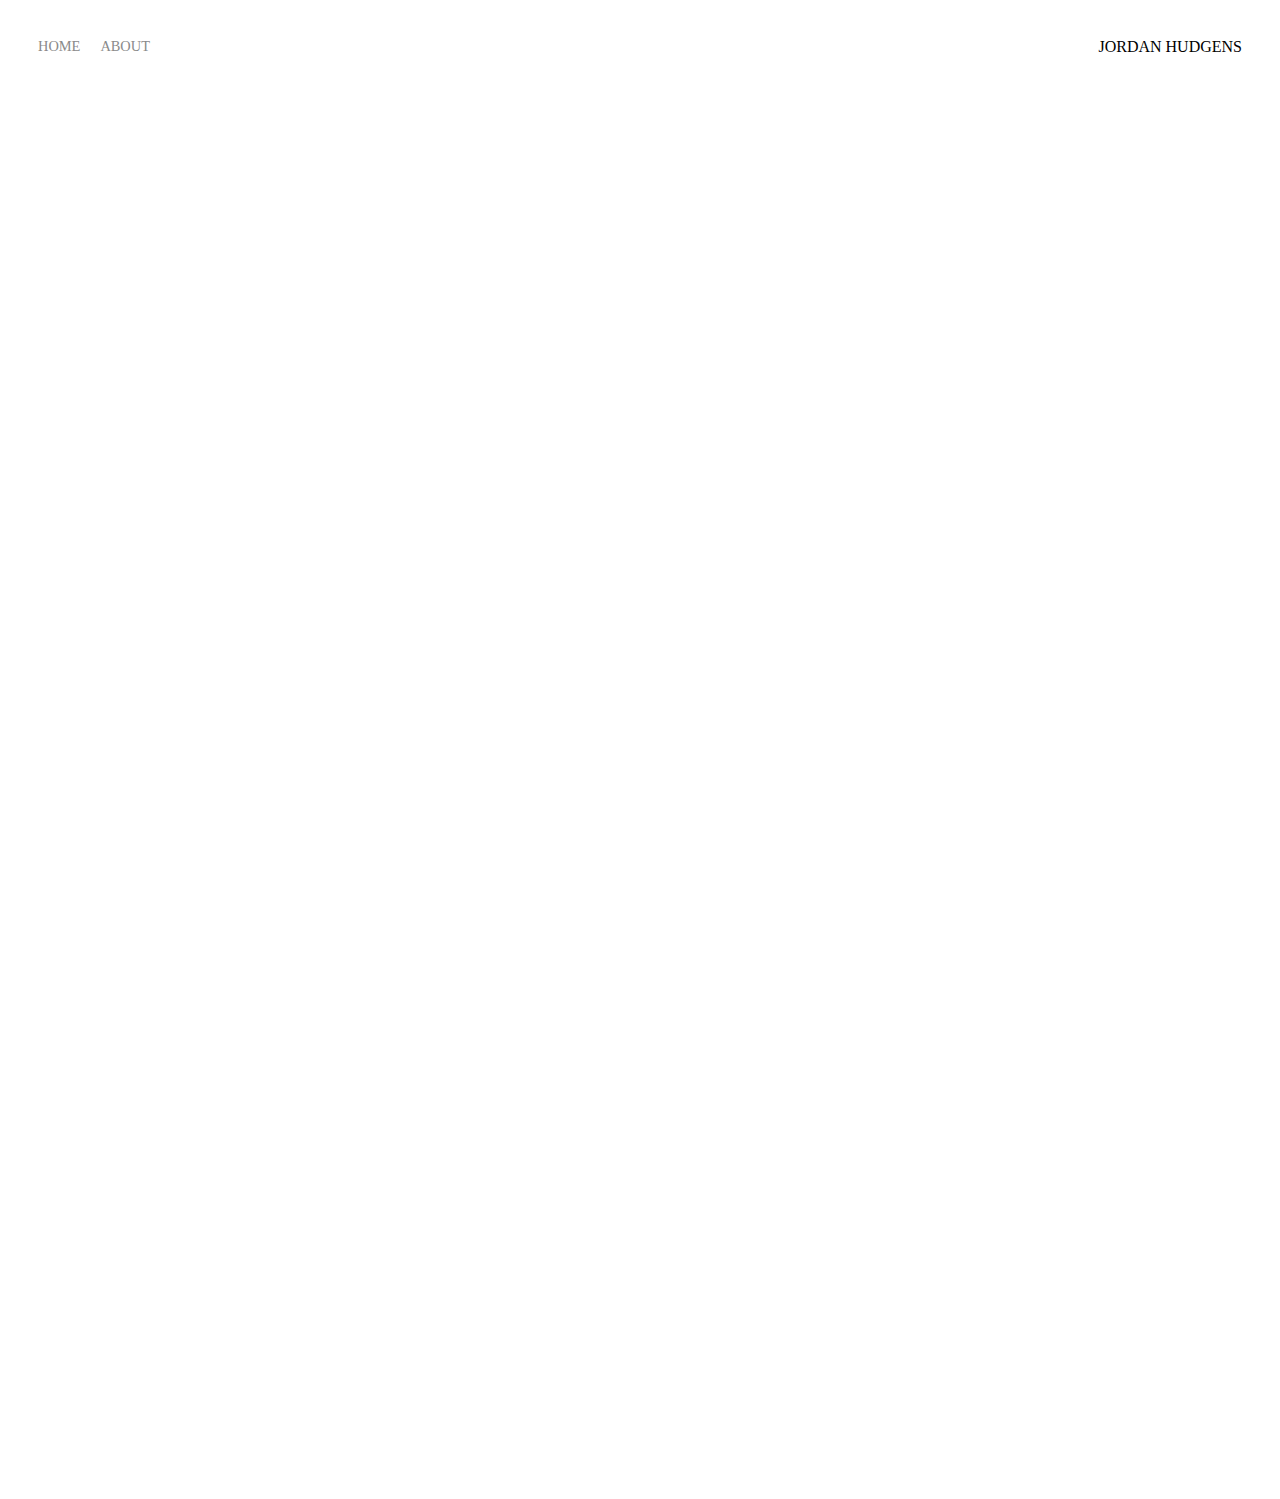
==== index.html @ 7de768dd "Add files via upload" ====
<!DOCTYPE html>
<html lang="en">
<head>
    <meta charset="UTF-8">
    <title>Document</title>
    <link rel="stylesheet" href="styles.css">
</head>
<body>
  <div class="container">
    <div class="nav-wrapper">
      <div class="left-side">
        <div class="nav-link-wrapper active-nav-link">
          <a href="index.html">Home</a>
        </div>

        <div class="nav-link-wrapper">
          <a href="about.html">About</a>
        </div>
      </div>

      <div class="right-side">
        <div class="brand">
          JORDAN HUDGENS
        </div>
      </div>
    </div>

    <div class="content-wrapper">
      <div class="portfolio-items-wrapper">

        <div class="portfolio-item-wrapper">
          <div class="portfolio-img-background" style="background-image:url(images/portfolio1.jpg)"></div>

          <div class="img-text-wrapper">
            <div class="logo-wrapper">
              <img src="images/logos/quip.png" alt="">
            </div>

            <div class="subtitle">I built the Quip Ecommerce platform, named a Top 25 Invention by Time Magazine in 2016.</div>
          </div>
        </div>

        <div class="portfolio-item-wrapper">
          <div class="portfolio-img-background" style="background-image:url(images/portfolio2.jpg)"></div>
          <div class="img-text-wrapper">
            <div class="logo-wrapper">
              <img src="images/logos/devcamp.png" alt="">
            </div>

            <div class="subtitle">Coding bootcamp and learning management system.</div>
          </div>
        </div>

        <div class="portfolio-item-wrapper">
          <div class="portfolio-img-background" style="background-image:url(images/portfolio3.jpg)"></div>
          <div class="img-text-wrapper">
            <div class="logo-wrapper">
              <img src="images/logos/eventbrite.png" alt="">
            </div>

            <div class="subtitle">Eventbrite is the leading event management platform on the web with millions of individuals utilizing their applications
              to find, register or, and management events in numerous industries.</div>
          </div>
        </div>

        <div class="portfolio-item-wrapper">
          <div class="portfolio-img-background" style="background-image:url(images/portfolio4.jpg)"></div>
          <div class="img-text-wrapper">
            <div class="logo-wrapper">
              <img src="images/logos/shop-hacker.png" alt="">
            </div>

            <div class="subtitle">Shop Hacker allows you to easily import digital products such as elearning courses, software, and games directly
              into your ecommerce store.</div>
          </div>
        </div>

        <div class="portfolio-item-wrapper">
          <div class="portfolio-img-background" style="background-image:url(images/portfolio5.jpg)"></div>
          <div class="img-text-wrapper">
            <div class="logo-wrapper">
              <img src="images/logos/crondose.png" alt="">
            </div>

            <div class="subtitle">Online tutorials and productivity tips.</div>
          </div>
        </div>

        <div class="portfolio-item-wrapper">
          <div class="portfolio-img-background" style="background-image:url(images/portfolio6.jpg)"></div>
          <div class="img-text-wrapper">
            <div class="logo-wrapper">
              <img src="images/logos/dailysmarty.png" alt="">
            </div>

            <div class="subtitle">Keep track of what you learn every day.</div>
          </div>
        </div>

        <div class="portfolio-item-wrapper">
          <div class="portfolio-img-background" style="background-image:url(images/portfolio7.jpg)"></div>
          <div class="img-text-wrapper">
            <div class="logo-wrapper">
              <img src="images/logos/dashtrack.png" alt="">
            </div>

            <div class="subtitle">What you track improves. DashTrack is a journal that makes it easy to track your daily tasks and make the most
              of your time each day.</div>
          </div>
        </div>

        <div class="portfolio-item-wrapper">
          <div class="portfolio-img-background" style="background-image:url(images/portfolio8.jpg)"></div>
          <div class="img-text-wrapper">
            <div class="logo-wrapper">
              <img src="images/logos/devtrunk.png" alt="">
            </div>

            <div class="subtitle">Online shop for developer happiness.</div>
          </div>
        </div>

        <div class="portfolio-item-wrapper">
          <div class="portfolio-img-background" style="background-image:url(images/portfolio9.jpg)"></div>
          <div class="img-text-wrapper">
            <div class="logo-wrapper">
              <img src="images/logos/edutechional.png" alt="">
            </div>

            <div class="subtitle">Online technology tutorials.</div>
          </div>
        </div>

        <div class="portfolio-item-wrapper">
          <div class="portfolio-img-background" style="background-image:url(images/portfolio10.jpg)"></div>
          <div class="img-text-wrapper">
            <div class="logo-wrapper">
              <img src="images/logos/ministry-safe.png" alt="">
            </div>

            <div class="subtitle">A complete child safety system for organizations.</div>
          </div>
        </div>

        <div class="portfolio-item-wrapper">
          <div class="portfolio-img-background" style="background-image:url(images/portfolio11.jpg)"></div>
          <div class="img-text-wrapper">
            <div class="logo-wrapper">
              <img src="images/logos/open-devos.png" alt="">
            </div>

            <div class="subtitle">Publish and share daily devotionals.</div>
          </div>
        </div>

        <div class="portfolio-item-wrapper">
          <div class="portfolio-img-background" style="background-image:url(images/portfolio12.jpg)"></div>
          <div class="img-text-wrapper">
            <div class="logo-wrapper">
              <img src="images/logos/toastability.png" alt="">
            </div>

            <div class="subtitle">Easy way to manage the digital life of your bar or restaurant.</div>
          </div>
        </div>

      </div>
    </div>
  </div>

</body>
</html>
---- styles.css ----
/* Master styles */
body {
    margin: 0px;
}

.container {
    display: grid;
    grid-template-columns: 1fr;
}
/* Nav wrapper */
.nav-wrapper {
    display: flex;
    justify-content: space-between;
    padding: 38px;

}
.left-side {
    display: flex;
}
.nav-wrapper > .left-side > div  {
    margin-right: 20px;
    text-transform: uppercase;
    font-size: 0.9em;
}

.nav-link-wrapper {
    height: 22px;
    border-bottom: 1px solid transparent;
    transition: border-bottom 0.5s;

}
.nav-link-wrapper a {
    color: #8a8a8a;
    text-decoration: none;
    transition: color 0.5s;
}
.nav-link-wrapper:hover {
    border-bottom: 1px solid black;

}
.nav-link-wrapper a:hover {
    color: black;
}

/* Portfalio Styles */
.portfolio-items-wrapper {
    display: grid;
    grid-template-columns: 1fr 1fr 1fr;
}
.portfolio-item-wrapper {
    position: relative;

}
.portfolio-img-background {
    height: 350px;
    width: 100%;
    background-size: cover;
    background-position:center;
    background-repeat: no-repeat;
}
.img-text-wrapper {
    position: absolute;
    top: 0;
    display: flex;
    flex-direction: column;
    justify-content: center;
    align-items: center;
    height: 100%;
    text-align: center;
    padding-left: 100px;
    padding-right: 100px;

}
.logo-wrapper img {
    margin-bottom: 20px;
    width: 50%;
}

.img-text-wrapper .subtitle {
    transition: 1s;
    font-weight: 600;
    color: transparent;

}
.img-text-wrapper:hover .subtitle {
    font-weight: 600;
    color: lightseagreen;
    

}
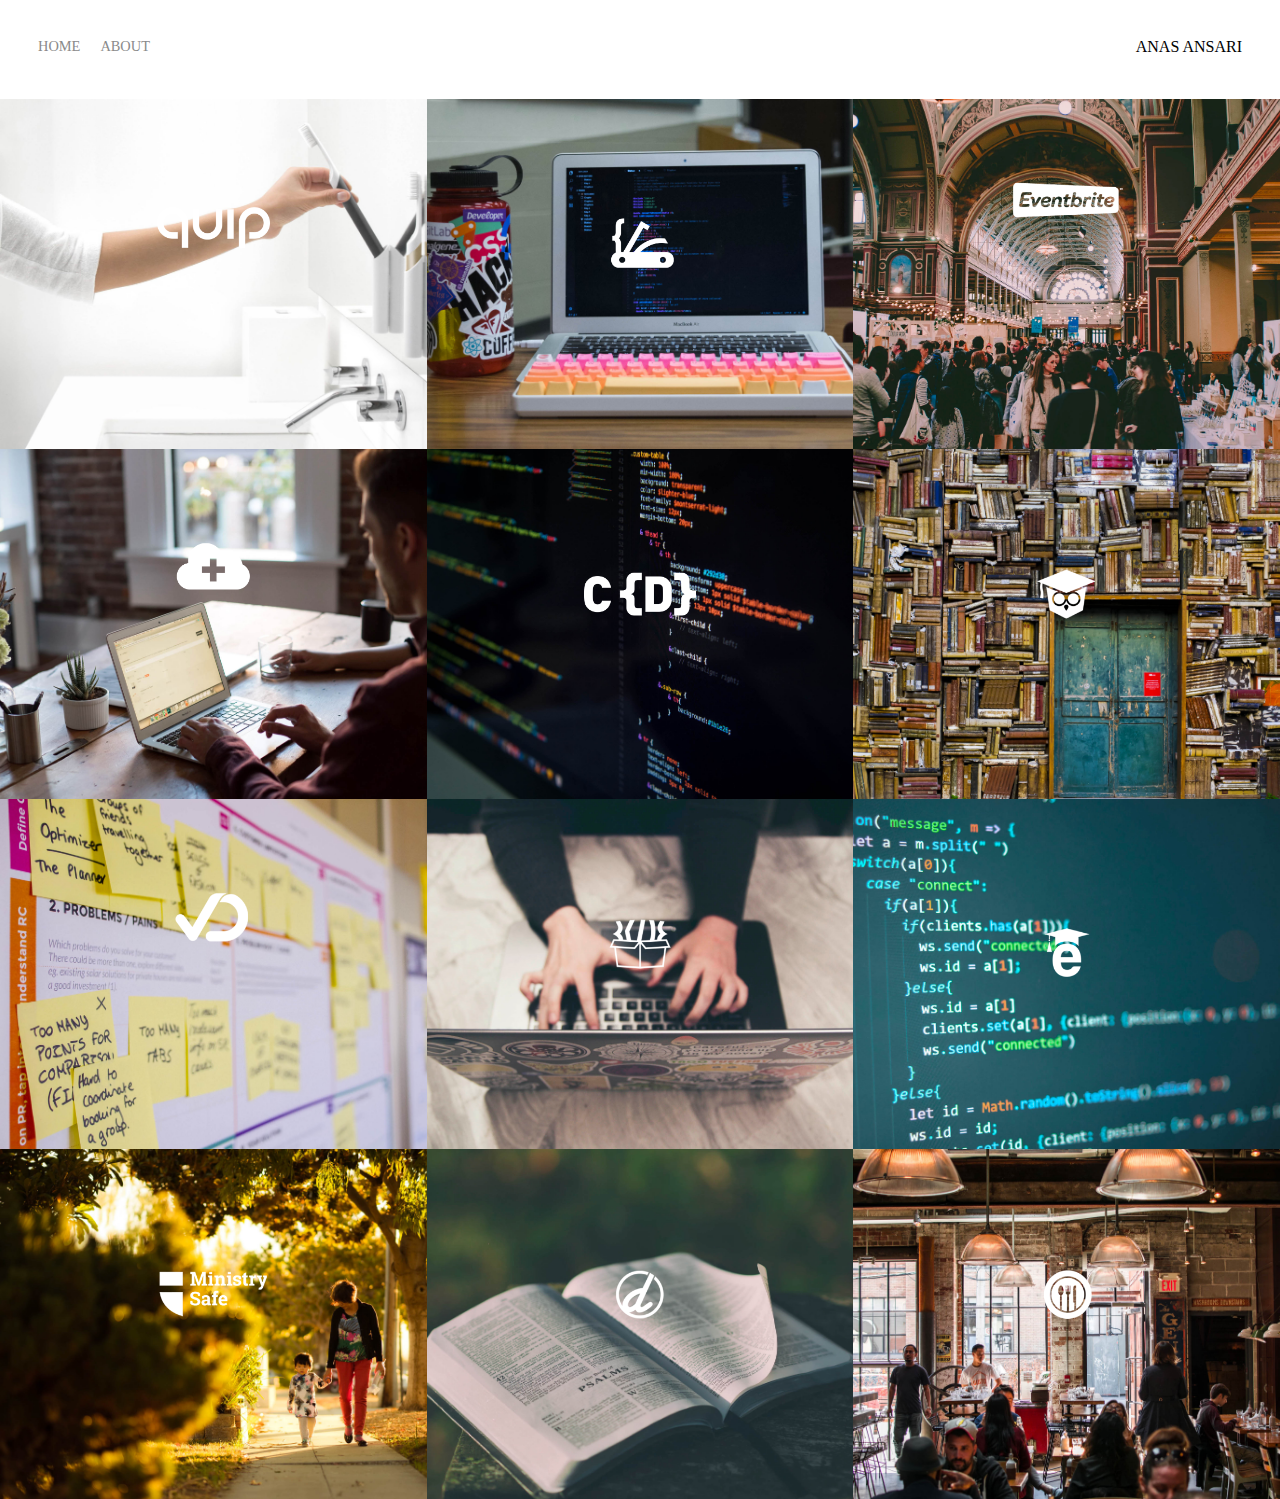
==== commit c0d4711c: "Update index.html" ====
--- a/index.html
+++ b/index.html
@@ -20,7 +20,7 @@
 
       <div class="right-side">
         <div class="brand">
-          JORDAN HUDGENS
+          ANAS ANSARI
         </div>
       </div>
     </div>
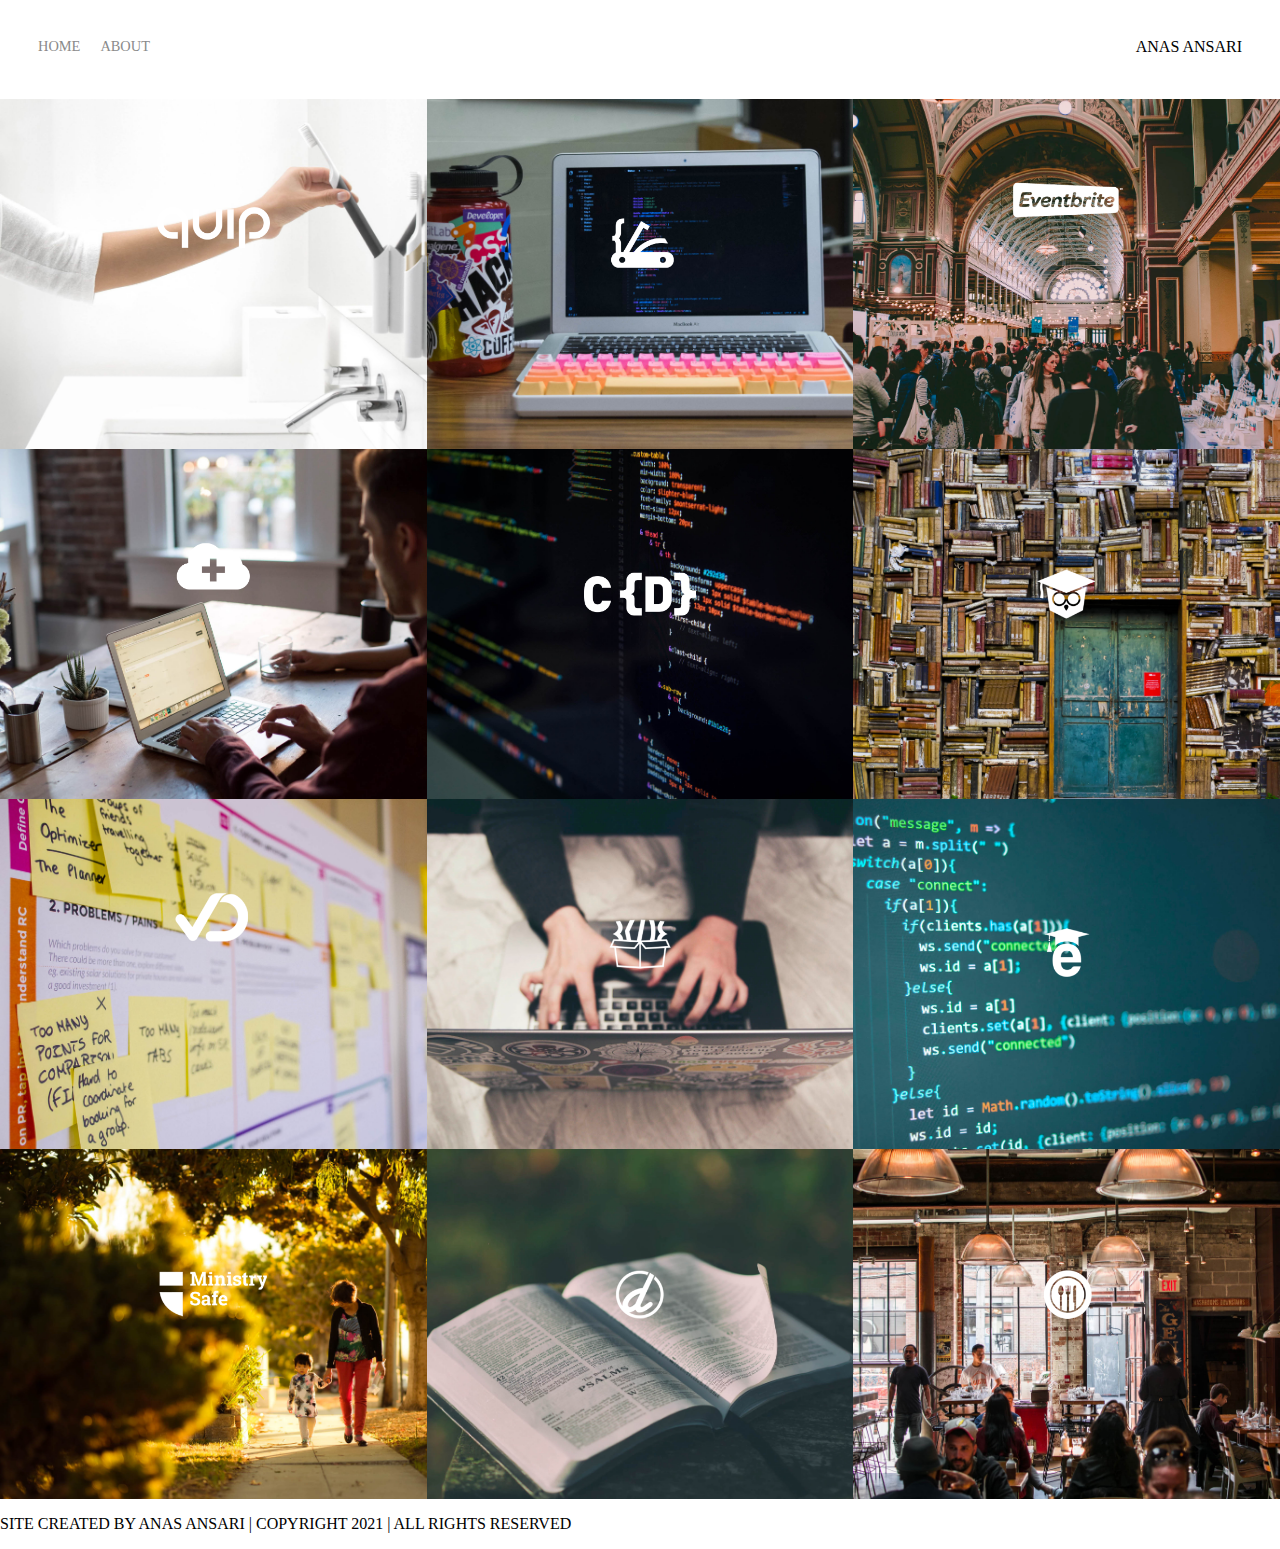
==== commit ea216854: "Update index.html" ====
--- a/index.html
+++ b/index.html
@@ -166,7 +166,13 @@
 
       </div>
     </div>
+    <footer>
+        <p>
+            SITE CREATED BY ANAS ANSARI | COPYRIGHT 2021 | ALL RIGHTS RESERVED
+        </p>
+    </footer>
   </div>
+
 
 </body>
 </html>
